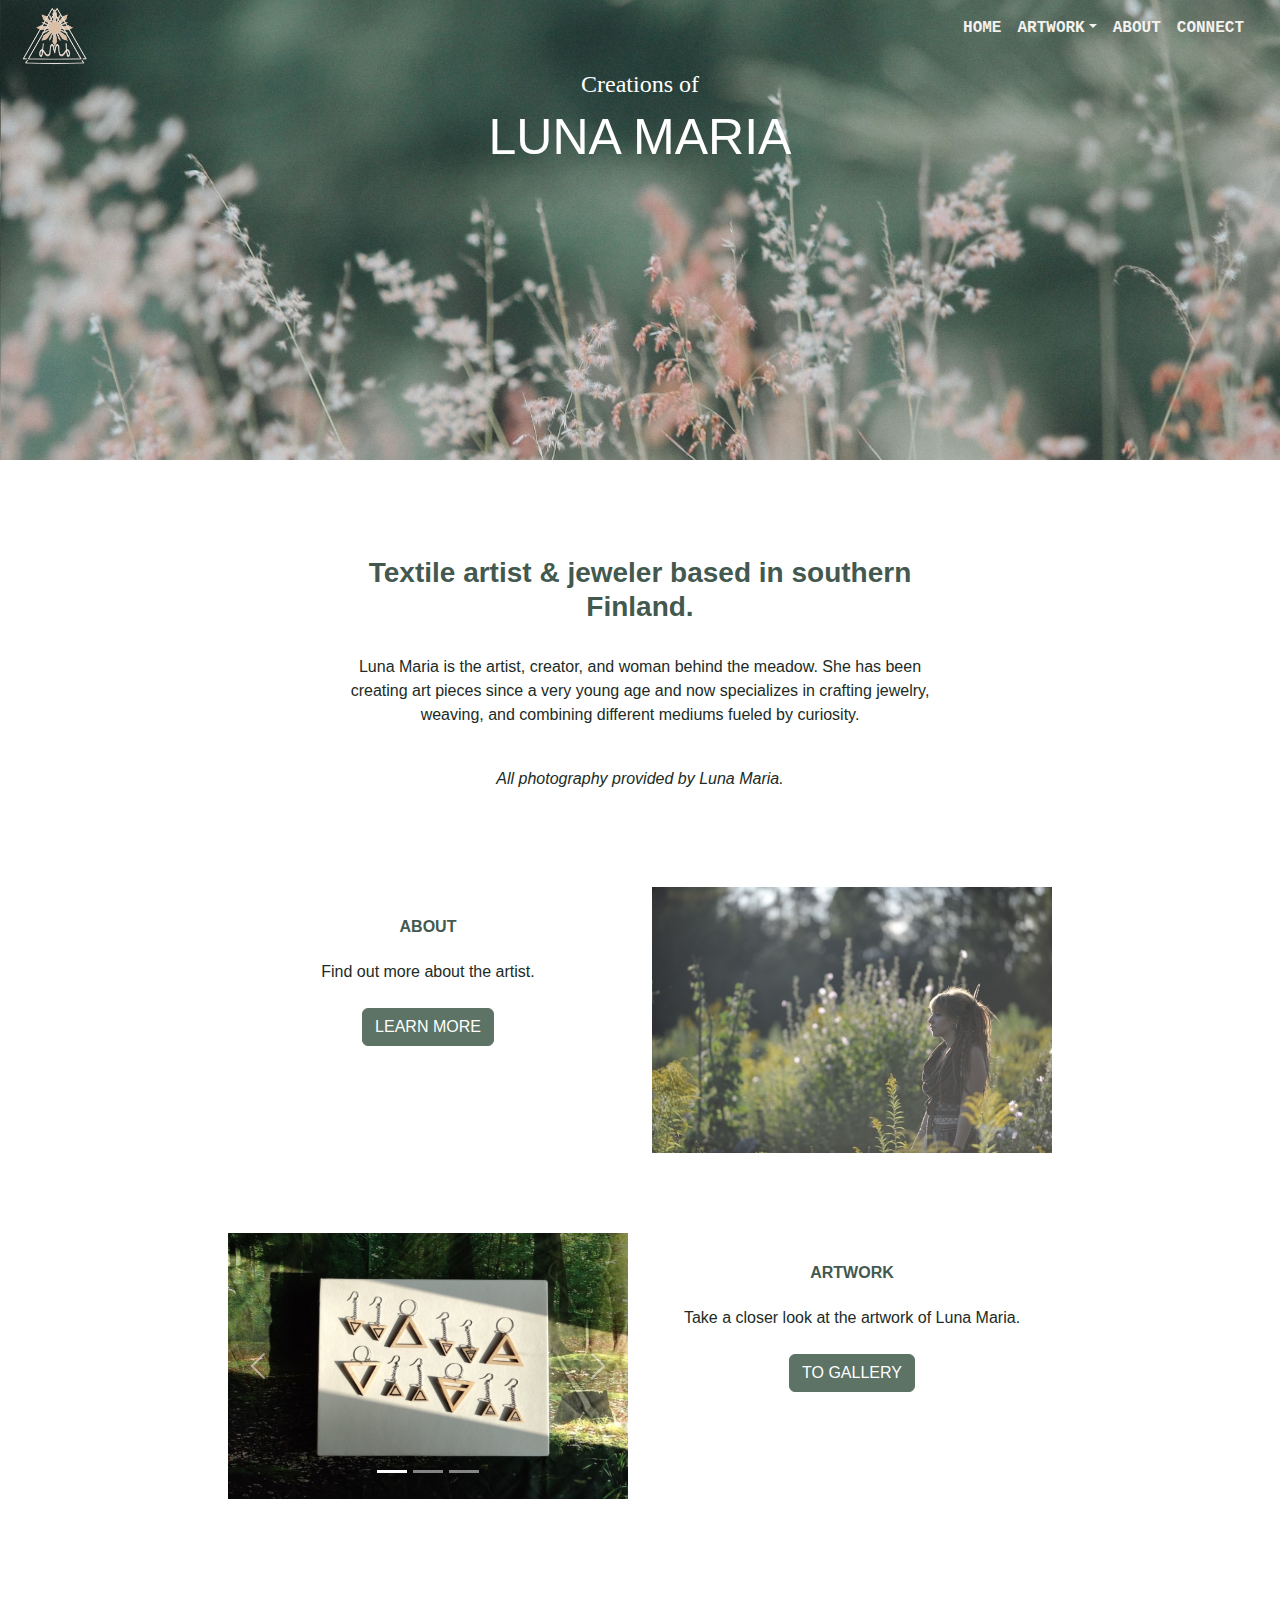
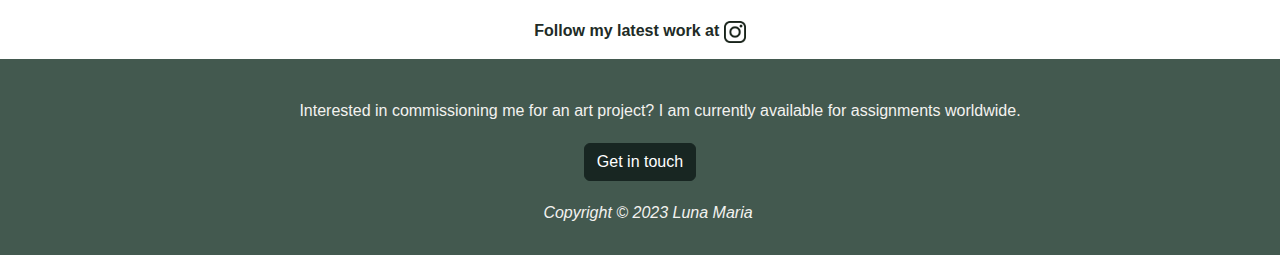
==== index.html @ bfcc423d "Initial summit" ====
<!DOCTYPE html>
<html>
<head>

    <title>Luna Maria - Portfolio</title> 
    <link rel="shortcut icon" href="img/favicon.ico"> 
    <meta charset="UTF-8">
    <meta name="description" content="HTML sivupohja">
    <meta name="author" content="Jenny Puranen">
    <meta name="keywords" content="luna, maria, jewelry, art, portfolio">
    <meta name="viewport" content="width=device-width, initial-scale=1.0">
<!--tärkeät linkit boostrapin muotoiluihin jne-->
    <link href="https://cdn.jsdelivr.net/npm/bootstrap@5.2.3/dist/css/bootstrap.min.css" rel="stylesheet">
    <script src="https://cdn.jsdelivr.net/npm/bootstrap@5.2.3/dist/js/bootstrap.bundle.min.js"></script>
<!--oma css-->
    <link rel="stylesheet" href="css/style.css">

</head>

<body>

<!--header alkaa-->
<div class="container-fluid p-0 text-center">
  <div style="background: url(img/bannerkuva.jpeg)" class="bg-cover text-white">
    <div class="container-fluid">

        <div class="row">
            <div class="col-1">  <img src="img/logo.png" alt="logo" style="width: auto;;height:70px; float: left;"></div>
            <div class="col"></div>
            <div class="col-5">

<!--läpinäkyvä navigointipalkki-->
        <nav class="navbar navbar-expand-sm navbar-dark">
            <div class="container-fluid">
                <a class="navbar-brand" ></a>
              <button class="navbar-toggler" type="button" data-bs-toggle="collapse" data-bs-target="#collapsibleNavbar">
                <span class="navbar-toggler-icon"></span>
              </button>
              <div class="collapse navbar-collapse" id="collapsibleNavbar">
                <ul class="navbar-nav">
                  <li class="nav-item">
                    <a class="nav-link" href="index.html">HOME</a>
                  </li> 
        <!--dropdown valikko navigoinnissa-->        
                  <li class="nav-item dropdown">
                    <a class="nav-link dropdown-toggle" href="#" role="button" data-bs-toggle="dropdown">ARTWORK</a>
                    <ul class="dropdown-menu">
                      <li><a class="dropdown-item" href="artwork.html">CREATION</a></li>
                      <li><a class="dropdown-item" href="gallery.html">GALLERY</a></li>
                    </ul>
                  </li>

                  <li class="nav-item">
                    <a class="nav-link" href="about.html">ABOUT</a>
                  </li>
                  <li class="nav-item">
                    <a class="nav-link" href="connect.html">CONNECT</a>
                  </li>  
                 
                </ul>
              </div>
            </div>
          </nav>
            </div>
        </div> 
<!--navigointi loppuu-->  

<!--otsikko-->
<div class="row otsikko1">
                            <h4>Creations of</h4> </div>
<div class="row otsikko2">  <h1>LUNA MARIA</h1> </div>           
      </div>
  </div>
</div>
<!--header loppuu-->

<!--loin rivin 'väli' jota käytän luomaan tilaa elementtien väliin nopeasti ja helposti-->
<div class="row vali"></div>

<!--tästä alkaa sivun kontentti-->
<div class="container-fluid mt-3" id="kontentti">

    <div class="row vali"></div>

     <div class="row esittely text-center">
        <div class="col-3 d-none d-lg-block"></div>
        <div class="col">
              <h3>Textile artist & jeweler based in southern Finland.</h3><br>
              <p>Luna Maria is the artist, creator, and woman behind the meadow. She has been creating art pieces since a very 
                young age and now specializes in crafting jewelry, weaving, and combining different mediums fueled by curiosity. </p> <br>
                <p><i>All photography provided by Luna Maria.</i></p>
        </div>
        <div class="col-3 d-none d-lg-block"></div> 
    </div>

    <div class="row vali"></div>
    <div class="row vali"></div>

    <div class="row text-center rivi4">
        <div class="col-2 d-none d-lg-block"></div>
        <div class="col-lg-4 col-md-6 col-sm-12 col-xs-12 tekstikentta">
            <h6 class="otsikko3">ABOUT</h6><br>
            <p class="teksti3">Find out more about the artist.</p><br>
            <a href="about.html" class="btn btn-success nappi2">LEARN MORE</a>
        </div>
        <div class="col-lg-4 col-md-6 col-sm-12 col-xs-12">
            <img src="img/luna3.jpeg" class="img-fluid luna3" alt="luna3">
        </div>
        <div class="col-2 d-none d-lg-block"></div>
    </div>

    <div class="row vali"></div>
    <div class="row vali"></div>

    <div class="row text-center rivi4">
        <div class="col-2 d-none d-lg-block"></div>
        <div class="col-lg-4 col-md-6 col-sm-12 col-xs-12">
<!-- karuselli -->
<div id="demo" class="carousel slide" data-bs-ride="carousel">

  <div class="carousel-indicators">
    <button type="button" data-bs-target="#demo" data-bs-slide-to="0" class="active"></button>
    <button type="button" data-bs-target="#demo" data-bs-slide-to="1"></button>
    <button type="button" data-bs-target="#demo" data-bs-slide-to="2"></button>
  </div>
  
  <div class="carousel-inner">
    <div class="carousel-item active">
      <img src="img/image1.jpeg" alt="kuva-korut1" class="d-block image1" style="width:100%"></div>
    <div class="carousel-item">
      <img src="img/image7.jpeg" alt="kuva-korut2" class="d-block image7" style="width:100%"></div>
    <div class="carousel-item">
      <img src="img/image8.jpg" alt="kuva-korut3" class="d-block image8" style="width:100%"></div>
  </div>
  
  <button class="carousel-control-prev" type="button" data-bs-target="#demo" data-bs-slide="prev">
    <span class="carousel-control-prev-icon"></span>
  </button>
  <button class="carousel-control-next" type="button" data-bs-target="#demo" data-bs-slide="next">
    <span class="carousel-control-next-icon"></span>
  </button>
</div>
<!--karuselli loppuu-->

        </div>
        <div class="col-lg-4 col-md-6 col-sm-12 col-xs-12 tekstikentta">
            <h6 class="otsikko3">ARTWORK</h6><br>
            <p class="teksti3">Take a closer look at the artwork of Luna Maria.</p><br>
            <a href="gallery.html" class="btn btn-success nappi2">TO GALLERY</a>
        </div>
        <div class="col-2 d-none d-lg-block"></div>
    </div>

    <div class="row vali"></div>
    <div class="row vali"></div>
    <div class="row vali"></div>

    <div class="row">
      <div class="col-3"></div>
      <div class="col text-center"><p><b>Follow my latest work at</b><a href="https://www.instagram.com/mahtavajenny/" target="_blank" id="thislink">
        <img src="img/instagram.png" class="insta" alt="insta">
      </a></p></div>
      <div class="col-3"></div> 
    </div>

</div>
<!--kontentti loppuu-->



<!--footer-->

<div class="container-fluid" id="footer">
<div class="row text-center">   <p class="footernote1">Interested in commissioning me for an art project? I am currently available for assignments worldwide.</p> </div>

<div class="row text-center"> 
<div class="col-5"></div>
<div class="col-2"><a href="connect.html" class="btn btn-success nappi1">Get in touch</a></div>
<div class="col-5"></div>
<div class="row text-center"><p class="footernote2"><i>Copyright © 2023 Luna Maria</i></p></div>
</div>

</body>

</html>
---- css/style.css ----
body {
    background-color: f3f2ef;
}

/*header ja navigointi säädöt*/
.bg-cover {
    background-size: cover !important;
    height: 460px;
}

.navbar {
    font-family: monospace;
    font-weight: bold;
    justify-content: flex-end!important;
    float: right;
}

.navbar a{
    color: #f3f2ef!important; 
  }

.navbar-dark{
    color-scheme: #f3f2ef;
}

.dropdown-item {
    font-family: monospace;
    font-weight: bold;
    color: #f3f2ef!important; 
}

.dropdown-item:hover {
    background-color: #5D7365 !important;
}


.dropdown-menu {
background-color: #43594F;
}


.otsikko1 {
    padding-top: 130px;
    font-family: "Brush Script MT";
    color: f3f2ef;
}

.otsikko2 {
    padding-bottom: 180px;
    font-family: 'Franklin Gothic Medium', 'Arial Narrow', Arial, sans-serif;
    font-weight: bold;
    color: f3f2ef;
}

h1{
    font-size: 50px;
}

h3 {
    font-family: 'Franklin Gothic Medium', 'Arial Narrow', Arial, sans-serif;
    color: #43594F;
    font-weight: bold;
}

.logo{
    width: auto;
    height: 70px; 
    float: left;
}

/*kontentti yleiset säädöt*/
p {
    font-family: 'Gill Sans', 'Gill Sans MT', Calibri, 'Trebuchet MS', sans-serif;
    color: #212b26;
    font-size: 1em;
    padding-left: 2px;
    padding-right: 2px;
}

.vali{
    height: 40px;
}

/*footer säädöt*/

#footer {
    background-color: #43594F;
}

.footernote1 {
    color: #f3f2ef;
    padding-top: 20px;
    margin: 20px;
    font-size: 1em;
    font-family: Arial, Helvetica, sans-serif;
}

.footernote2 {
    color: #f3f2ef;
    margin: 20px;
    padding-bottom: 10px;
}

.nappi1{
    background-color: #182622!important;
    border-color: #182622!important;
    font-family: 'Franklin Gothic Medium', 'Arial Narrow', Arial, sans-serif;
}

/*index sivun kontentin erillissäädöt*/

.otsikko3 {
    font-family: 'Franklin Gothic Medium', 'Arial Narrow', Arial, sans-serif;
    font-weight: bold;
    color: #43594F;
    margin-top: 30px!important;
    margin-bottom: 0!important;
}

.teksti3 {
    margin-top: 0px!important;
    margin-bottom: 0px!important;

}
.nappi2 {
    background-color: #5D7365!important;
    border-color: #5D7365!important;
    font-family: 'Franklin Gothic Medium', 'Arial Narrow', Arial, sans-serif;  
    margin-bottom: 30px!important;
}

.rivi4 {
    padding: 10px;
}

.luna3 .koru3 .tekstikentta{
width: 600px!important;
height: 399px!important;
padding: 0px;
}

/*karusellin säädöt*/

.image1 .image7 .image8 .carousel .carousel-item {
    width: 600px!important;
    height: 399px!important;
}
.carousel-inner > .item {
    height: 400px;
 }


/*about sivun kontentin erillissäädöt*/

.luna2 {
    padding-top: 15px;
}

/*gallery sivun kontentin erillissäädöt*/
/*css gridin säädöt*/
.gallery {
    display: grid;
    grid-template-columns: repeat(8, 1fr);
    grid-template-rows: repeat(8, 5vw);
    grid-gap: 8px;
}

.galleryimg {
    width: 100%;
    height: 100%;
    object-fit: cover;
}

.gallery-item-1 {
    grid-column-start: 1;
    grid-column-end: 3;
    grid-row-start: 1;
    grid-row-end: 3;
}

.gallery-item-2 {
    grid-column-start: 3;
    grid-column-end: 5;
    grid-row-start: 1;
    grid-row-end: 3;
}

.gallery-item-3 {
    grid-column-start: 5;
    grid-column-end: 9;
    grid-row-start: 1;
    grid-row-end: 6;
}

.gallery-item-4 {
    grid-column-start: 1;
    grid-column-end: 5;
    grid-row-start: 3;
    grid-row-end: 6;
}

.gallery-item-5 {
    grid-column-start: 1;
    grid-column-end: 5;
    grid-row-start: 6;
    grid-row-end: 9;
}

.gallery-item-6 {
    grid-column-start: 5;
    grid-column-end: 9;
    grid-row-start: 6;
    grid-row-end: 9;
}

/*alemman gallerian säädöt*/
.row {
    display: -ms-flexbox; 
    display: flex;
    -ms-flex-wrap: wrap; 
    flex-wrap: wrap;
    padding: 0 4px;
  }
  
  .column {
    -ms-flex: 25%; 
    flex: 25%;
    max-width: 25%;
    padding: 0 4px;
  }
  
  .column img {
    margin-top: 8px;
    vertical-align: middle;
    width: 100%;
  }
  
  @media screen and (max-width: 800px) {
    .column {
      -ms-flex: 50%;
      flex: 50%;
      max-width: 50%;
    }
  }
  
  @media screen and (max-width: 600px) {
    .column {
      -ms-flex: 100%;
      flex: 100%;
      max-width: 100%;
    }
  }

/*artwork/creation sivun kontentin erillissäädöt*/
.insta {
    width: 22px;
    height: 22px;
}

#thislink {
    text-decoration: none;   
}

/*connect sivun kontentin erillissäädöt*/
/*flexboxin säädöt*/

.flex-container-1 {
    display: flex;
    flex-wrap: wrap;
    justify-content: space-around;
    padding: 60px;
    font-family: 'Gill Sans', 'Gill Sans MT', Calibri, 'Trebuchet MS', sans-serif;
    color: #212b26;
    font-size: 1em;
}

.luna4 {
    height: 500px;
    width: auto;
    padding-left: 50px;
    filter: opacity(86%);
}
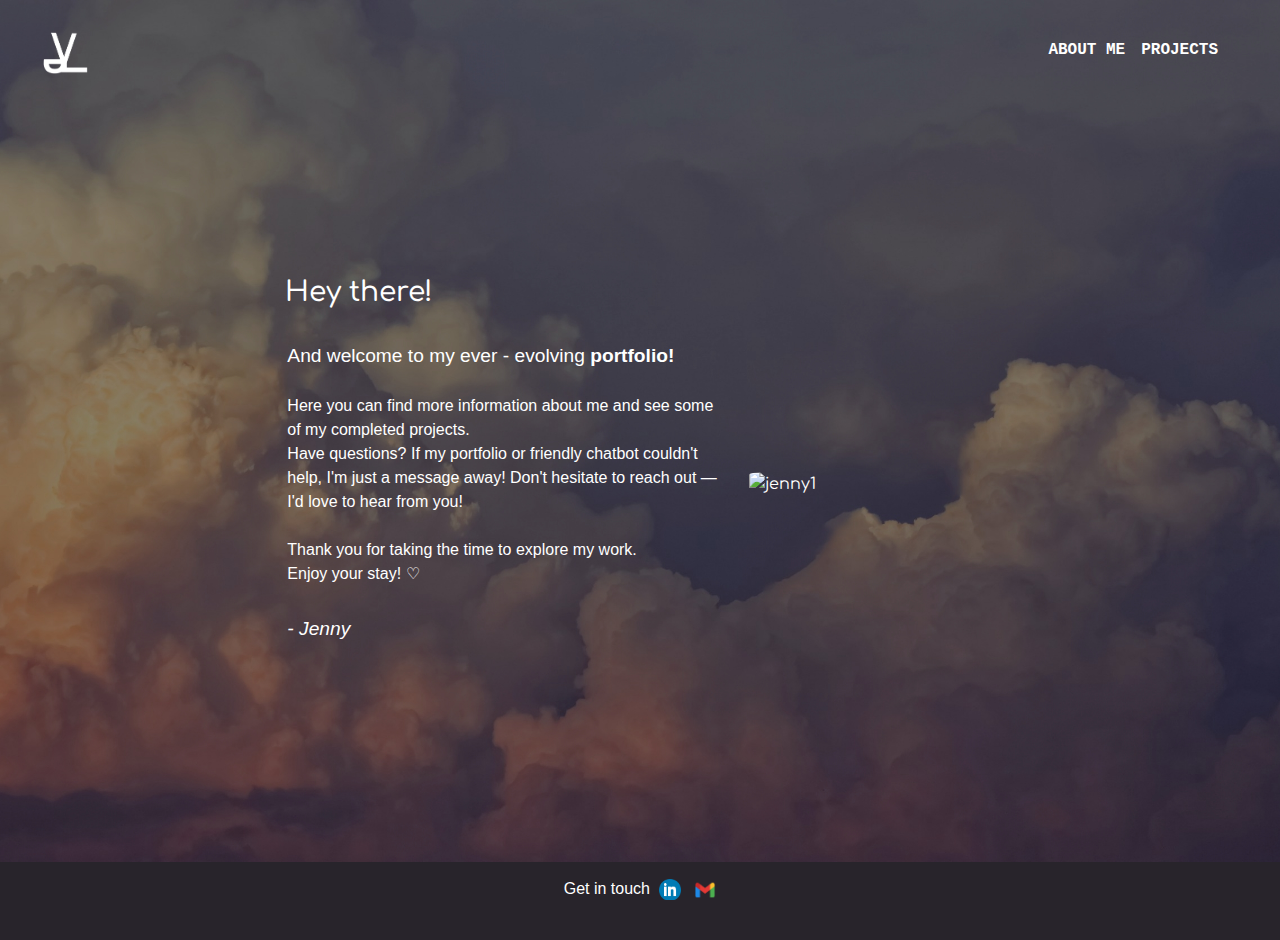
==== commit db06dbb6: "initial commit" ====
--- a/index.html
+++ b/index.html
@@ -1,184 +1,108 @@
 <!DOCTYPE html>
-<html>
+<html lang="en">
+
 <head>
-
-    <title>Luna Maria - Portfolio</title> 
-    <link rel="shortcut icon" href="img/favicon.ico"> 
-    <meta charset="UTF-8">
-    <meta name="description" content="HTML sivupohja">
-    <meta name="author" content="Jenny Puranen">
-    <meta name="keywords" content="luna, maria, jewelry, art, portfolio">
-    <meta name="viewport" content="width=device-width, initial-scale=1.0">
-<!--tärkeät linkit boostrapin muotoiluihin jne-->
-    <link href="https://cdn.jsdelivr.net/npm/bootstrap@5.2.3/dist/css/bootstrap.min.css" rel="stylesheet">
-    <script src="https://cdn.jsdelivr.net/npm/bootstrap@5.2.3/dist/js/bootstrap.bundle.min.js"></script>
-<!--oma css-->
-    <link rel="stylesheet" href="css/style.css">
-
+  <meta charset="UTF-8">
+  <meta name="viewport" content="width=device-width, initial-scale=1.0">
+  <meta name="description" content="HTML sivupohja">
+  <meta name="author" content="Jenny Puranen">
+  <meta name="keywords" content="Jenny, Puranen, junior, coder, developer, portfolio">
+  <title>Jenny Puranen - Portfolio</title>
+  <link rel="shortcut icon" href="img/favicon.ico">
+  <link href="https://cdn.jsdelivr.net/npm/bootstrap@5.2.3/dist/css/bootstrap.min.css" rel="stylesheet">
+  <link rel="stylesheet" href="css/style.css">
+  <link rel="preconnect" href="https://fonts.googleapis.com">
+  <link rel="preconnect" href="https://fonts.gstatic.com" crossorigin>
+  <link
+    href="https://fonts.googleapis.com/css2?family=Comfortaa&family=Fira+Code:wght@300..700&family=Sedgwick+Ave&display=swap"
+    rel="stylesheet">
 </head>
 
-<body>
+<body class="bg-cover text-white d-flex flex-column min-vh-100">
 
-<!--header alkaa-->
-<div class="container-fluid p-0 text-center">
-  <div style="background: url(img/bannerkuva.jpeg)" class="bg-cover text-white">
-    <div class="container-fluid">
+  <!--chatbot-->
+  <script src="https://cdn.botpress.cloud/webchat/v1/inject.js"></script>
+  <script src="https://mediafiles.botpress.cloud/8339b27c-463e-4b5c-ac42-85dc33df070b/webchat/config.js" defer></script>
+
+  <!--header-->
+  <div class="container-fluid p-0 text-center">
+    <div class="text-white">
+      <div class="container-fluid">
 
         <div class="row">
-            <div class="col-1">  <img src="img/logo.png" alt="logo" style="width: auto;;height:70px; float: left;"></div>
-            <div class="col"></div>
-            <div class="col-5">
+          <div class="col-1">
+            <a href="index.html">
+              <img src="img/logo.png" alt="logo" id="logo"></a>
+          </div>
+          <div class="col"></div>
+          <div class="col-5">
+            <!--hamburger navigation-->
+            <nav class="navbar navbar-expand-sm navbar-dark">
+              <div class="container-fluid">
+                <a class="navbar-brand"></a>
+                <button class="navbar-toggler" type="button" data-bs-toggle="collapse"
+                  data-bs-target="#collapsibleNavbar">
+                  <span class="navbar-toggler-icon"></span>
+                </button>
+                <div class="collapse navbar-collapse" id="collapsibleNavbar">
+                  <ul class="navbar-nav">
+                    <li class="nav-item">
+                      <a class="nav-link" href="about.html">ABOUT ME</a>
+                    </li>
+                    <li class="nav-item">
+                      <a class="nav-link" href="project.html">PROJECTS</a>
+                    </li>
+                  </ul>
+                </div>
+              </div>
+            </nav>
+          </div>
+        </div>
+      </div>
+    </div>
+  </div>
 
-<!--läpinäkyvä navigointipalkki-->
-        <nav class="navbar navbar-expand-sm navbar-dark">
-            <div class="container-fluid">
-                <a class="navbar-brand" ></a>
-              <button class="navbar-toggler" type="button" data-bs-toggle="collapse" data-bs-target="#collapsibleNavbar">
-                <span class="navbar-toggler-icon"></span>
-              </button>
-              <div class="collapse navbar-collapse" id="collapsibleNavbar">
-                <ul class="navbar-nav">
-                  <li class="nav-item">
-                    <a class="nav-link" href="index.html">HOME</a>
-                  </li> 
-        <!--dropdown valikko navigoinnissa-->        
-                  <li class="nav-item dropdown">
-                    <a class="nav-link dropdown-toggle" href="#" role="button" data-bs-toggle="dropdown">ARTWORK</a>
-                    <ul class="dropdown-menu">
-                      <li><a class="dropdown-item" href="artwork.html">CREATION</a></li>
-                      <li><a class="dropdown-item" href="gallery.html">GALLERY</a></li>
-                    </ul>
-                  </li>
-
-                  <li class="nav-item">
-                    <a class="nav-link" href="about.html">ABOUT</a>
-                  </li>
-                  <li class="nav-item">
-                    <a class="nav-link" href="connect.html">CONNECT</a>
-                  </li>  
-                 
-                </ul>
-              </div>
-            </div>
-          </nav>
-            </div>
-        </div> 
-<!--navigointi loppuu-->  
-
-<!--otsikko-->
-<div class="row otsikko1">
-                            <h4>Creations of</h4> </div>
-<div class="row otsikko2">  <h1>LUNA MARIA</h1> </div>           
+  <!--content-->
+  <main class="flex-fill d-flex align-items-center">
+    <div class="container text-white">
+      <div class="row space"></div>
+      <div class="row justify-content-center align-items-center rivi4">
+        <div class="col-lg-5 col-md-6 col-sm-12 d-flex flex-column justify-content-center tekstikentta">
+          <h3 class="h3">Hey there! </h3><br>
+          <p class="teksti1">And welcome to my ever - evolving <b>portfolio!</b></p><br>
+          <p class="teksti3">Here you can find more information about me and see some of my completed projects.
+            <br>Have questions? If my portfolio or friendly chatbot couldn't help, I'm just
+            a message away! Don't hesitate to reach out — I'd love to hear from you!
+            <br><br>Thank you for taking the time to explore my work. <br> Enjoy your stay! ♡
+          </p>
+          <p class="teksti4"><br><i>- Jenny</i>
+          </p>
+          <br><br>
+        </div>
+        <div class="col-lg-3 col-md-6 col-sm-12 d-flex justify-content-center align-items-center">
+          <img src="img/jenny.png" class="jenny1" alt="jenny1">
+        </div>
       </div>
-  </div>
-</div>
-<!--header loppuu-->
-
-<!--loin rivin 'väli' jota käytän luomaan tilaa elementtien väliin nopeasti ja helposti-->
-<div class="row vali"></div>
-
-<!--tästä alkaa sivun kontentti-->
-<div class="container-fluid mt-3" id="kontentti">
-
-    <div class="row vali"></div>
-
-     <div class="row esittely text-center">
-        <div class="col-3 d-none d-lg-block"></div>
-        <div class="col">
-              <h3>Textile artist & jeweler based in southern Finland.</h3><br>
-              <p>Luna Maria is the artist, creator, and woman behind the meadow. She has been creating art pieces since a very 
-                young age and now specializes in crafting jewelry, weaving, and combining different mediums fueled by curiosity. </p> <br>
-                <p><i>All photography provided by Luna Maria.</i></p>
-        </div>
-        <div class="col-3 d-none d-lg-block"></div> 
+      <div class="row space"></div>
     </div>
-
-    <div class="row vali"></div>
-    <div class="row vali"></div>
-
-    <div class="row text-center rivi4">
-        <div class="col-2 d-none d-lg-block"></div>
-        <div class="col-lg-4 col-md-6 col-sm-12 col-xs-12 tekstikentta">
-            <h6 class="otsikko3">ABOUT</h6><br>
-            <p class="teksti3">Find out more about the artist.</p><br>
-            <a href="about.html" class="btn btn-success nappi2">LEARN MORE</a>
-        </div>
-        <div class="col-lg-4 col-md-6 col-sm-12 col-xs-12">
-            <img src="img/luna3.jpeg" class="img-fluid luna3" alt="luna3">
-        </div>
-        <div class="col-2 d-none d-lg-block"></div>
-    </div>
-
-    <div class="row vali"></div>
-    <div class="row vali"></div>
-
-    <div class="row text-center rivi4">
-        <div class="col-2 d-none d-lg-block"></div>
-        <div class="col-lg-4 col-md-6 col-sm-12 col-xs-12">
-<!-- karuselli -->
-<div id="demo" class="carousel slide" data-bs-ride="carousel">
-
-  <div class="carousel-indicators">
-    <button type="button" data-bs-target="#demo" data-bs-slide-to="0" class="active"></button>
-    <button type="button" data-bs-target="#demo" data-bs-slide-to="1"></button>
-    <button type="button" data-bs-target="#demo" data-bs-slide-to="2"></button>
-  </div>
-  
-  <div class="carousel-inner">
-    <div class="carousel-item active">
-      <img src="img/image1.jpeg" alt="kuva-korut1" class="d-block image1" style="width:100%"></div>
-    <div class="carousel-item">
-      <img src="img/image7.jpeg" alt="kuva-korut2" class="d-block image7" style="width:100%"></div>
-    <div class="carousel-item">
-      <img src="img/image8.jpg" alt="kuva-korut3" class="d-block image8" style="width:100%"></div>
-  </div>
-  
-  <button class="carousel-control-prev" type="button" data-bs-target="#demo" data-bs-slide="prev">
-    <span class="carousel-control-prev-icon"></span>
-  </button>
-  <button class="carousel-control-next" type="button" data-bs-target="#demo" data-bs-slide="next">
-    <span class="carousel-control-next-icon"></span>
-  </button>
-</div>
-<!--karuselli loppuu-->
-
-        </div>
-        <div class="col-lg-4 col-md-6 col-sm-12 col-xs-12 tekstikentta">
-            <h6 class="otsikko3">ARTWORK</h6><br>
-            <p class="teksti3">Take a closer look at the artwork of Luna Maria.</p><br>
-            <a href="gallery.html" class="btn btn-success nappi2">TO GALLERY</a>
-        </div>
-        <div class="col-2 d-none d-lg-block"></div>
-    </div>
-
-    <div class="row vali"></div>
-    <div class="row vali"></div>
-    <div class="row vali"></div>
-
-    <div class="row">
-      <div class="col-3"></div>
-      <div class="col text-center"><p><b>Follow my latest work at</b><a href="https://www.instagram.com/mahtavajenny/" target="_blank" id="thislink">
-        <img src="img/instagram.png" class="insta" alt="insta">
-      </a></p></div>
-      <div class="col-3"></div> 
-    </div>
-
-</div>
-<!--kontentti loppuu-->
+  </main>
 
 
 
-<!--footer-->
-
-<div class="container-fluid" id="footer">
-<div class="row text-center">   <p class="footernote1">Interested in commissioning me for an art project? I am currently available for assignments worldwide.</p> </div>
-
-<div class="row text-center"> 
-<div class="col-5"></div>
-<div class="col-2"><a href="connect.html" class="btn btn-success nappi1">Get in touch</a></div>
-<div class="col-5"></div>
-<div class="row text-center"><p class="footernote2"><i>Copyright © 2023 Luna Maria</i></p></div>
-</div>
+  <!--footer-->
+  <footer class="text-white text-center p-3" id="footer">
+    <div class="col text-center footernote1">
+      <p>Get in touch&nbsp;
+        <a href="https://www.linkedin.com/in/jenny-puranen/" target="_blank" id="thislink1">
+          <img src="img/linkedin.png" class="linkedin" alt="linkedin">
+        </a> &nbsp;
+        <a href="mailto:puranenjenny@gmail.com" target="_blank" id="thislink2">
+          <img src="img/gmail.png" class="gmail" alt="gmail">
+        </a>
+      </p>
+    </div>
+    <p class="footernote2"><i>Copyright © Jenny Puranen</i></p>
+  </footer>
 
 </body>
 
--- a/css/style.css
+++ b/css/style.css
@@ -1,282 +1,390 @@
+/* colors */
+
+:root {
+  --color-primary: #28242b;
+  --color-secondary: #504F59;
+  --color-light: #F2EAE4;
+  --color-accent: #D9CCC5;
+  --color-bg: #001118;
+  --color-font-light: #ffffff;
+  --color-font-dark: #ffffff;
+}
+
+/* general */
+
+html,
 body {
-    background-color: f3f2ef;
-}
-
-/*header ja navigointi säädöt*/
-.bg-cover {
-    background-size: cover !important;
-    height: 460px;
+  height: 100%;
+  margin: 0;
+  overflow-x: hidden;
+}
+
+body {
+  background-image: url('../img/bannerkuva.jpg'); /*img from Unsplash by Łukasz Łada (@lukaszlada)*/
+  background-color: var(--color-primary);
+  color: var(--color-font-light);
+  background-attachment: fixed;
+  background-size: cover;
+  background-repeat: no-repeat;
+  display: flex;
+  flex-direction: column;
+  min-height: 100vh;
+  font-family: Comfortaa, sans-serif;
+}
+
+main {
+  flex: 1;
+  display: flex;
+  flex-direction: column;
+  justify-content: center;
+}
+
+.space {
+  height: 150px;
+}
+
+.space2 {
+  height: 60px;
+}
+
+.nappi {
+  background-color: transparent !important;
+  font-family: 'Franklin Gothic Medium', 'Arial Narrow', Arial, sans-serif;
+  color: var(--color-font-light);
+  border: none;
+  text-align: center;
+}
+
+/* header and navigation */
+
+#navbarselection {
+  padding: 10px;
+  height: fit-content;
+}
+
+#logo {
+  width: auto;
+  height: 50px !important;
+  float: left;
+  margin: 8px;
 }
 
 .navbar {
-    font-family: monospace;
-    font-weight: bold;
-    justify-content: flex-end!important;
-    float: right;
-}
-
-.navbar a{
-    color: #f3f2ef!important; 
+  font-family: monospace;
+  font-weight: bold;
+  justify-content: flex-end !important;
+  float: right;
+  padding: 10px;
+}
+
+.navbar a {
+  color: var(--color-font-light) !important;
+}
+
+.comfortaa-regular {
+  font-family: "Comfortaa", sans-serif;
+  font-optical-sizing: auto;
+  font-weight: 400;
+  font-style: normal;
+}
+
+.fira-code-regular {
+  font-family: "Fira Code", monospace;
+  font-optical-sizing: auto;
+  font-weight: 400;
+  font-style: normal;
+}
+
+p {
+  font-family: 'Gill Sans', 'Gill Sans MT', Calibri, 'Trebuchet MS', sans-serif;
+  color: var(--color-font-dark);
+  font-size: 1em;
+  padding-left: 2px;
+  padding-right: 2px;
+}
+
+.otsikko1 {
+  padding-top: 130px;
+  font-family: Comfortaa, sans-serif;
+  color: var(--color-font-light);
+}
+
+.otsikko2 {
+  padding-bottom: 180px;
+  font-family: Comfortaa, sans-serif;
+  font-weight: bold;
+  color: var(--color-font-light);
+}
+
+.otsikko3 {
+  font-family: Comfortaa, sans-serif;
+  font-weight: bold;
+  margin-top: 30px !important;
+  margin-bottom: 0 !important;
+}
+
+.teksti1 {
+  color: var(--color-font-dark);
+  font-size: 1.2em;
+  margin-top: 0px !important;
+  margin-bottom: 0px !important;
+}
+
+.teksti3 {
+  margin-top: 0px !important;
+  margin-bottom: 0px !important;
+}
+
+.teksti4 {
+  margin-top: 0px !important;
+  margin-bottom: 0px !important;
+  font-size: 1.2em;
+}
+
+h1 {
+  font-size: 50px;
+  font-family: Comfortaa, sans-serif;
+  color: var(--color-font-dark);
+}
+
+
+
+/* footer */
+#footer {
+  background-color: #28242b;
+  padding: 10px 0 !important;
+}
+
+.footernote1,
+.footernote2 {
+  margin-top: 5px;
+  font-size: 1em;
+  color: var(--color-font-light);
+}
+
+.footernote2 {
+  font-size: 0.8em;
+}
+
+#footer p {
+  margin-bottom: 5px;
+}
+
+.linkedin,
+.insta,
+.gmail {
+  width: 22px;
+  height: 22px;
+}
+
+a {
+  text-decoration: none;
+  color: #ffffff;
+}
+
+a:hover {
+  color: #ffffff;
+  text-decoration: underline;
+}
+
+/* index page */
+
+.jenny1 {
+  width: 240px;
+  height: auto;
+  border-radius: 10%;
+  display: block;
+  margin: 0 auto;
+}
+
+/* projects page */
+.projects {
+  padding-left: 20px;
+}
+
+.row,
+.row>.column {
+  padding: 20px;
+}
+
+.row>.column2 {
+  padding: 20px;
+}
+
+.row>.column3 {
+  padding: 20px;
+}
+
+.column {
+  float: left;
+  width: 25%;
+}
+
+.column2 {
+  float: left;
+  width: 50%;
+}
+
+
+.row:after {
+  content: "";
+  display: table;
+  clear: both;
+}
+
+.portfoliocontent {
+  background-color: #3d3542;
+  max-width: 300px;
+  padding: 10px;
+}
+
+.portfoliocontent2 {
+  background-color: #3d3542;
+  max-width: 600px;
+  padding: 10px;
+}
+
+
+
+.portfoliocontent h4 {
+  line-height: 26px;
+  font-size: 20px;
+  color: #ffffff;
+  margin-bottom: 10px;
+  margin-top: -8px;
+}
+
+.portfoliocontent p, .portfoliocontent2 p, .portfoliocontent3 p {
+  margin-bottom: 0;
+}
+
+.portfoliocontent img {
+  width: 100px;
+  height: auto;
+}
+
+
+.carousel-item img {
+  transform: none !important;
+}
+
+.carousel-item img {
+  transition: none !important;
+}
+
+
+@media screen and (max-width: 900px) {
+  .column {
+    width: 50%;
   }
-
-.navbar-dark{
-    color-scheme: #f3f2ef;
-}
-
-.dropdown-item {
-    font-family: monospace;
-    font-weight: bold;
-    color: #f3f2ef!important; 
-}
-
-.dropdown-item:hover {
-    background-color: #5D7365 !important;
-}
-
-
-.dropdown-menu {
-background-color: #43594F;
-}
-
-
-.otsikko1 {
-    padding-top: 130px;
-    font-family: "Brush Script MT";
-    color: f3f2ef;
-}
-
-.otsikko2 {
-    padding-bottom: 180px;
-    font-family: 'Franklin Gothic Medium', 'Arial Narrow', Arial, sans-serif;
-    font-weight: bold;
-    color: f3f2ef;
-}
-
-h1{
-    font-size: 50px;
-}
-
-h3 {
-    font-family: 'Franklin Gothic Medium', 'Arial Narrow', Arial, sans-serif;
-    color: #43594F;
-    font-weight: bold;
-}
-
-.logo{
-    width: auto;
-    height: 70px; 
-    float: left;
-}
-
-/*kontentti yleiset säädöt*/
-p {
-    font-family: 'Gill Sans', 'Gill Sans MT', Calibri, 'Trebuchet MS', sans-serif;
-    color: #212b26;
-    font-size: 1em;
-    padding-left: 2px;
-    padding-right: 2px;
-}
-
-.vali{
-    height: 40px;
-}
-
-/*footer säädöt*/
-
-#footer {
-    background-color: #43594F;
-}
-
-.footernote1 {
-    color: #f3f2ef;
-    padding-top: 20px;
-    margin: 20px;
-    font-size: 1em;
-    font-family: Arial, Helvetica, sans-serif;
-}
-
-.footernote2 {
-    color: #f3f2ef;
-    margin: 20px;
-    padding-bottom: 10px;
-}
-
-.nappi1{
-    background-color: #182622!important;
-    border-color: #182622!important;
-    font-family: 'Franklin Gothic Medium', 'Arial Narrow', Arial, sans-serif;
-}
-
-/*index sivun kontentin erillissäädöt*/
-
-.otsikko3 {
-    font-family: 'Franklin Gothic Medium', 'Arial Narrow', Arial, sans-serif;
-    font-weight: bold;
-    color: #43594F;
-    margin-top: 30px!important;
-    margin-bottom: 0!important;
-}
-
-.teksti3 {
-    margin-top: 0px!important;
-    margin-bottom: 0px!important;
-
-}
-.nappi2 {
-    background-color: #5D7365!important;
-    border-color: #5D7365!important;
-    font-family: 'Franklin Gothic Medium', 'Arial Narrow', Arial, sans-serif;  
-    margin-bottom: 30px!important;
-}
-
-.rivi4 {
-    padding: 10px;
-}
-
-.luna3 .koru3 .tekstikentta{
-width: 600px!important;
-height: 399px!important;
-padding: 0px;
-}
-
-/*karusellin säädöt*/
-
-.image1 .image7 .image8 .carousel .carousel-item {
-    width: 600px!important;
-    height: 399px!important;
-}
-.carousel-inner > .item {
-    height: 400px;
- }
-
-
-/*about sivun kontentin erillissäädöt*/
-
-.luna2 {
-    padding-top: 15px;
-}
-
-/*gallery sivun kontentin erillissäädöt*/
-/*css gridin säädöt*/
-.gallery {
-    display: grid;
-    grid-template-columns: repeat(8, 1fr);
-    grid-template-rows: repeat(8, 5vw);
-    grid-gap: 8px;
-}
-
-.galleryimg {
-    width: 100%;
-    height: 100%;
-    object-fit: cover;
-}
-
-.gallery-item-1 {
-    grid-column-start: 1;
-    grid-column-end: 3;
-    grid-row-start: 1;
-    grid-row-end: 3;
-}
-
-.gallery-item-2 {
-    grid-column-start: 3;
-    grid-column-end: 5;
-    grid-row-start: 1;
-    grid-row-end: 3;
-}
-
-.gallery-item-3 {
-    grid-column-start: 5;
-    grid-column-end: 9;
-    grid-row-start: 1;
-    grid-row-end: 6;
-}
-
-.gallery-item-4 {
-    grid-column-start: 1;
-    grid-column-end: 5;
-    grid-row-start: 3;
-    grid-row-end: 6;
-}
-
-.gallery-item-5 {
-    grid-column-start: 1;
-    grid-column-end: 5;
-    grid-row-start: 6;
-    grid-row-end: 9;
-}
-
-.gallery-item-6 {
-    grid-column-start: 5;
-    grid-column-end: 9;
-    grid-row-start: 6;
-    grid-row-end: 9;
-}
-
-/*alemman gallerian säädöt*/
-.row {
-    display: -ms-flexbox; 
-    display: flex;
-    -ms-flex-wrap: wrap; 
-    flex-wrap: wrap;
-    padding: 0 4px;
-  }
-  
+}
+
+@media screen and (max-width: 600px) {
   .column {
-    -ms-flex: 25%; 
-    flex: 25%;
-    max-width: 25%;
-    padding: 0 4px;
-  }
-  
-  .column img {
-    margin-top: 8px;
-    vertical-align: middle;
     width: 100%;
   }
-  
-  @media screen and (max-width: 800px) {
-    .column {
-      -ms-flex: 50%;
-      flex: 50%;
-      max-width: 50%;
-    }
+}
+
+
+@media screen and (max-width: 900px) {
+  .column2 {
+    width: 73%;
   }
-  
-  @media screen and (max-width: 600px) {
-    .column {
-      -ms-flex: 100%;
-      flex: 100%;
-      max-width: 100%;
-    }
+}
+
+@media screen and (max-width: 600px) {
+  .column2 {
+    width: 73%;
   }
-
-/*artwork/creation sivun kontentin erillissäädöt*/
-.insta {
-    width: 22px;
-    height: 22px;
-}
-
-#thislink {
-    text-decoration: none;   
-}
-
-/*connect sivun kontentin erillissäädöt*/
-/*flexboxin säädöt*/
-
-.flex-container-1 {
-    display: flex;
-    flex-wrap: wrap;
-    justify-content: space-around;
-    padding: 60px;
-    font-family: 'Gill Sans', 'Gill Sans MT', Calibri, 'Trebuchet MS', sans-serif;
-    color: #212b26;
-    font-size: 1em;
-}
-
-.luna4 {
-    height: 500px;
-    width: auto;
-    padding-left: 50px;
-    filter: opacity(86%);
+}
+
+/* about me page */
+
+.about-me{
+  padding-left: 20px;
+}
+
+.cv .cv-item {
+  padding: 0 0 4px 20px;
+  border-left: 2px solid #CCC1BF;
+  position: relative;
+}
+
+.cv .cv-item h3 {
+  line-height: 18px;
+  font-size: px;
+  color: #ffffff;
+  margin-bottom: 0px;
+}
+
+.pp {
+  color: #ffffff;
+  margin-bottom: 0px;
+}
+
+.cv-title {
+  font-size: 20px;
+  font-weight: 700;
+  color: #ffffff;
+  margin-bottom: 16px;
+  margin-top: 30px;
+}
+
+.cv .cv-item h4 {
+  line-height: 26px;
+  font-size: 16px;
+  color: #ffffff;
+  margin-bottom: 0px;
+}
+
+.cv-item h5 {
+  font-size: 16px;
+  background: #eef0f2;
+  padding: 5px 20px;
+  display: inline-block;
+  font-weight: 600;
+  margin-bottom: 0px;
+}
+
+.cv-item ul {
+  padding-left: 20px;
+}
+
+.cv-item:last-child {
+  padding-bottom: 0;
+  margin-bottom: 0;
+}
+
+.cv-item:last-of-type {
+  padding-bottom: 0;
+  margin-bottom: 0;
+}
+
+.cv .cv-item::before {
+  content: "";
+  position: absolute;
+  width: 10px;
+  height: 10px;
+  border-radius: 30px;
+  left: -6px;
+  top: 7px;
+  background: #fff;
+}
+
+.linkki {
+  color: #ffffff;
+  text-decoration: none;
+}
+
+.linkki:hover {
+  color: #ffffff;
+  text-decoration: underline;
+}
+
+.skills {
+  margin-left: 6px !important;
+}
+
+.skill-item {
+  width: 90%;
 }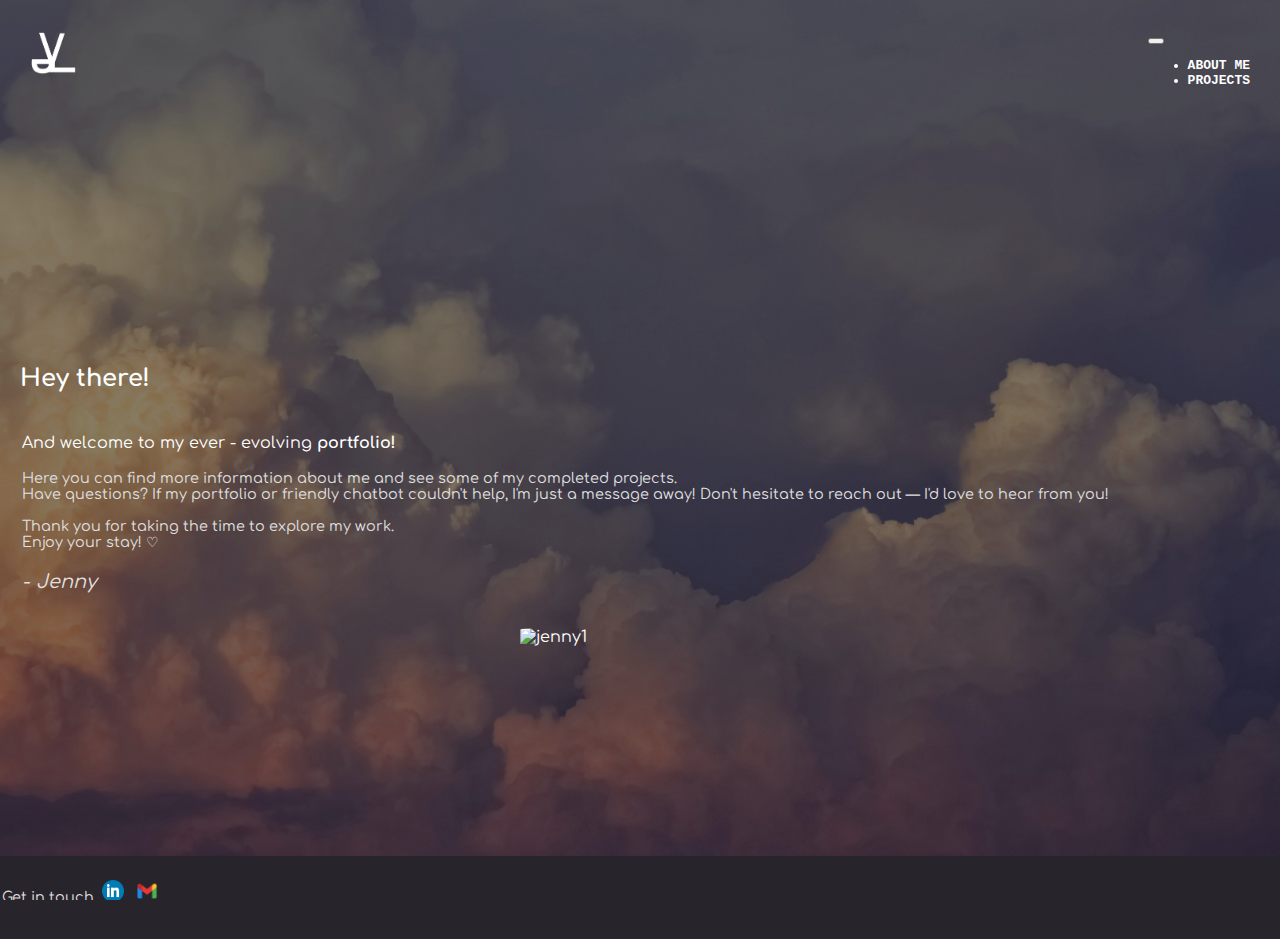
==== commit d08ec8c2: "scroll test and ui updates" ====
--- a/index.html
+++ b/index.html
@@ -4,12 +4,13 @@
 <head>
   <meta charset="UTF-8">
   <meta name="viewport" content="width=device-width, initial-scale=1.0">
-  <meta name="description" content="HTML sivupohja">
+  <meta name="description" content="Jenny Puranen Portfolio">
   <meta name="author" content="Jenny Puranen">
   <meta name="keywords" content="Jenny, Puranen, junior, coder, developer, portfolio">
   <title>Jenny Puranen - Portfolio</title>
   <link rel="shortcut icon" href="img/favicon.ico">
-  <link href="https://cdn.jsdelivr.net/npm/bootstrap@5.2.3/dist/css/bootstrap.min.css" rel="stylesheet">
+  <link href="https://cdn.jsdelivr.net/npm/bootstrap@5.0.2/dist/css/bootstrap.min.css" rel="stylesheet"
+    integrity="sha384-EVSTQN3/azprG1Anm3QDgpJLIm9Nao0Yz1ztcQTwFspd3yD65VohhpuuCOmLASjC" crossorigin="anonymous">
   <link rel="stylesheet" href="css/style.css">
   <link rel="preconnect" href="https://fonts.googleapis.com">
   <link rel="preconnect" href="https://fonts.gstatic.com" crossorigin>
@@ -62,6 +63,7 @@
     </div>
   </div>
 
+<div id="content">
   <!--content-->
   <main class="flex-fill d-flex align-items-center">
     <div class="container text-white">
@@ -85,9 +87,11 @@
       </div>
       <div class="row space"></div>
     </div>
+
   </main>
 
 
+</div>
 
   <!--footer-->
   <footer class="text-white text-center p-3" id="footer">
@@ -101,9 +105,84 @@
         </a>
       </p>
     </div>
-    <p class="footernote2"><i>Copyright © Jenny Puranen</i></p>
+    <p class="footernote2"><i>Jenny Puranen © 2025</i></p>
   </footer>
 
+  <!-- Bootstrap JS Bundle with Popper -->
+  <script src="https://cdn.jsdelivr.net/npm/bootstrap@5.0.2/dist/js/bootstrap.bundle.min.js"
+    integrity="sha384-MrcW6ZMFYlzcLA8Nl+NtUVF0sA7MsXsP1UyJoMp4YLEuNSfAP+JcXn/tWtIaxVXM"
+    crossorigin="anonymous"></script>
+
+  <!--scroll
+  <script>
+    let pages = ["about.html", "project.html"];
+    let pageIndex = 0;
+    let isLoading = false;
+    let loadedSections = [{ main: document.querySelector("main"), url: "index.html" }];
+
+    document.addEventListener("scroll", () => {
+        let scrollPosition = window.scrollY + window.innerHeight;
+        let documentHeight = document.documentElement.scrollHeight;
+
+        if (!isLoading && scrollPosition >= documentHeight - 100) {
+            isLoading = true;
+            setTimeout(loadNextPage, 10);
+        }
+
+        updateURLOnScroll();
+    }, { capture: true });
+
+    function loadNextPage() {
+        if (pageIndex >= pages.length) return;
+        let nextPage = pages[pageIndex];
+        pageIndex++;
+
+        fetch(nextPage)
+            .then(response => response.text())
+            .then(html => {
+                let parser = new DOMParser();
+                let doc = parser.parseFromString(html, "text/html");
+                let mainContent = doc.querySelector("main");
+                let footerContent = doc.querySelector("footer");
+
+                if (mainContent) {
+                    document.body.appendChild(mainContent);
+                    loadedSections.push({ main: mainContent, url: nextPage });
+                    console.log(`${nextPage} - main added.`);
+                } else {
+                    console.error("Main-tag not found", nextPage);
+                }
+
+                if (footerContent) {
+                    document.body.appendChild(footerContent);
+                    console.log(`${nextPage} - footer added`);
+                } else {
+                    console.warn(`No footer: ${nextPage}`);
+                }
+
+                isLoading = false;
+            })
+            .catch(error => {
+                console.error("Error loading:", error);
+                isLoading = false;
+            });
+    }
+
+    function updateURLOnScroll() {
+        for (let section of loadedSections) {
+            let rect = section.main.getBoundingClientRect();
+            if (rect.top <= 50 && rect.bottom > 50) {
+                history.replaceState(null, "", section.url);
+                console.log(`URL updated: ${section.url}`);
+                break;
+            }
+        }
+    }
+</script>-->
+
+
+
+  
 </body>
 
 </html>--- a/css/style.css
+++ b/css/style.css
@@ -1,16 +1,15 @@
+@import url('https://fonts.googleapis.com/css2?family=Poppins:ital,wght@0,100;0,200;0,300;0,400;0,500;0,600;0,700;0,800;0,900;1,100;1,200;1,300;1,400;1,500;1,600;1,700;1,800;1,900&display=swap');
+@import url('https://fonts.googleapis.com/css2?family=Comfortaa:wght@300;400;500;600;700&display=swap');
+
 /* colors */
 
 :root {
   --color-primary: #28242b;
-  --color-secondary: #504F59;
-  --color-light: #F2EAE4;
-  --color-accent: #D9CCC5;
-  --color-bg: #001118;
   --color-font-light: #ffffff;
-  --color-font-dark: #ffffff;
 }
 
 /* general */
+
 
 html,
 body {
@@ -18,6 +17,7 @@
   margin: 0;
   overflow-x: hidden;
 }
+
 
 body {
   background-image: url('../img/bannerkuva.jpg'); /*img from Unsplash by Łukasz Łada (@lukaszlada)*/
@@ -29,7 +29,7 @@
   display: flex;
   flex-direction: column;
   min-height: 100vh;
-  font-family: Comfortaa, sans-serif;
+  font-family: "Comfortaa", sans-serif;
 }
 
 main {
@@ -47,13 +47,13 @@
   height: 60px;
 }
 
-.nappi {
+/* .nappi {
   background-color: transparent !important;
   font-family: 'Franklin Gothic Medium', 'Arial Narrow', Arial, sans-serif;
   color: var(--color-font-light);
   border: none;
   text-align: center;
-}
+}  */
 
 /* header and navigation */
 
@@ -81,6 +81,10 @@
   color: var(--color-font-light) !important;
 }
 
+.navbar a:hover {  
+  transform: scale(1.10); 
+}
+
 .comfortaa-regular {
   font-family: "Comfortaa", sans-serif;
   font-optical-sizing: auto;
@@ -88,44 +92,24 @@
   font-style: normal;
 }
 
-.fira-code-regular {
-  font-family: "Fira Code", monospace;
-  font-optical-sizing: auto;
-  font-weight: 400;
-  font-style: normal;
-}
-
 p {
-  font-family: 'Gill Sans', 'Gill Sans MT', Calibri, 'Trebuchet MS', sans-serif;
-  color: var(--color-font-dark);
-  font-size: 1em;
+  font-family: "Comfortaa", sans-serif;
+  color: var(--color-font-light);
+  font-size: 0.9em;
   padding-left: 2px;
   padding-right: 2px;
-}
-
-.otsikko1 {
-  padding-top: 130px;
-  font-family: Comfortaa, sans-serif;
-  color: var(--color-font-light);
-}
-
-.otsikko2 {
-  padding-bottom: 180px;
-  font-family: Comfortaa, sans-serif;
-  font-weight: bold;
-  color: var(--color-font-light);
-}
-
-.otsikko3 {
-  font-family: Comfortaa, sans-serif;
-  font-weight: bold;
-  margin-top: 30px !important;
-  margin-bottom: 0 !important;
+  color: #e0e0e0;
+}
+
+h3 {
+  font-size: 1.5em;
+  font-family: "Comfortaa", sans-serif;
+  color: var(--color-font-light);
 }
 
 .teksti1 {
-  color: var(--color-font-dark);
-  font-size: 1.2em;
+  color: var(--color-font-light);
+  font-size: 1em;
   margin-top: 0px !important;
   margin-bottom: 0px !important;
 }
@@ -143,11 +127,9 @@
 
 h1 {
   font-size: 50px;
-  font-family: Comfortaa, sans-serif;
-  color: var(--color-font-dark);
-}
-
-
+  font-family: "Comfortaa", sans-serif;
+  color: var(--color-font-light);
+}
 
 /* footer */
 #footer {
@@ -184,7 +166,7 @@
 
 a:hover {
   color: #ffffff;
-  text-decoration: underline;
+  text-decoration: none;
 }
 
 /* index page */
@@ -198,33 +180,29 @@
 }
 
 /* projects page */
-.projects {
-  padding-left: 20px;
-}
-
-.row,
-.row>.column {
+
+.section-title {
+  padding-left: 30px;
+} 
+
+.row, .row>.column, .row>.column2, .row>.column3 {
   padding: 20px;
 }
 
-.row>.column2 {
-  padding: 20px;
-}
-
-.row>.column3 {
-  padding: 20px;
-}
-
 .column {
-  float: left;
+  float: middle;
   width: 25%;
 }
 
 .column2 {
-  float: left;
+  float: middle;
   width: 50%;
 }
 
+.column3 {
+  float: middle;
+  width: 100%;
+}
 
 .row:after {
   content: "";
@@ -232,46 +210,68 @@
   clear: both;
 }
 
+.portfoliocontent, .portfoliocontent2, .portfoliocontent3 {
+  background-color: #3d3542; 
+  padding: 10px;
+  border-radius: 20px;
+  box-shadow: 0 4px 8px rgba(0, 0, 0, 0.2);
+  transition: transform 0.3s ease, box-shadow 0.3s ease;
+}
+
+.portfoliocontent:hover, .portfoliocontent2:hover, .portfoliocontent3:hover {
+  transform: scale(1.05); 
+  box-shadow: 0 8px 16px rgba(0, 0, 0, 0.4); 
+}
+
+.carousel-inner {
+  overflow: visible !important;
+}
+
 .portfoliocontent {
-  background-color: #3d3542;
   max-width: 300px;
-  padding: 10px;
-}
-
-.portfoliocontent2 {
-  background-color: #3d3542;
+}
+
+.portfoliocontent2, .portfoliocontent3 {
   max-width: 600px;
-  padding: 10px;
-}
-
-
+  padding: 20px;
+}
 
 .portfoliocontent h4 {
+  margin-top: -8px;
+}
+
+.portfoliocontent h4, .portfoliocontent2 h4, .portfoliocontent3 h4 {
   line-height: 26px;
-  font-size: 20px;
+  font-size: 22px;
   color: #ffffff;
   margin-bottom: 10px;
-  margin-top: -8px;
 }
 
 .portfoliocontent p, .portfoliocontent2 p, .portfoliocontent3 p {
   margin-bottom: 0;
-}
-
-.portfoliocontent img {
-  width: 100px;
+  color: #e0e0e0;
+  line-height: 1.5;
+}
+
+.portfoliocontent img, .portfoliocontent2 img, .portfoliocontent3 img {
+  padding-top: 10px;
+}
+
+.portfoliocontent2 img, .portfoliocontent3 img {
+  display: block;
+  position: relative;
+  width: 100%;
   height: auto;
-}
-
+  border-radius: 20px; 
+  border: 2px solid #a8a8a8;
+  background-color: #3d3542; 
+  padding: 0px;
+  box-shadow: -10px 10px 0px rgba(0, 0, 0, 0.2);
+}
 
 .carousel-item img {
   transform: none !important;
 }
-
-.carousel-item img {
-  transition: none !important;
-}
-
 
 @media screen and (max-width: 900px) {
   .column {
@@ -285,24 +285,19 @@
   }
 }
 
-
 @media screen and (max-width: 900px) {
-  .column2 {
+  .column2 , .column3 {
     width: 73%;
   }
 }
 
 @media screen and (max-width: 600px) {
-  .column2 {
+  .column2 , .column3 {
     width: 73%;
   }
 }
 
 /* about me page */
-
-.about-me{
-  padding-left: 20px;
-}
 
 .cv .cv-item {
   padding: 0 0 4px 20px;
@@ -310,20 +305,13 @@
   position: relative;
 }
 
-.cv .cv-item h3 {
-  line-height: 18px;
-  font-size: px;
+.pp {
   color: #ffffff;
   margin-bottom: 0px;
 }
 
-.pp {
-  color: #ffffff;
-  margin-bottom: 0px;
-}
-
 .cv-title {
-  font-size: 20px;
+  font-size: 1.2em;
   font-weight: 700;
   color: #ffffff;
   margin-bottom: 16px;
@@ -332,30 +320,12 @@
 
 .cv .cv-item h4 {
   line-height: 26px;
-  font-size: 16px;
+  font-size: 1em;
   color: #ffffff;
   margin-bottom: 0px;
 }
 
-.cv-item h5 {
-  font-size: 16px;
-  background: #eef0f2;
-  padding: 5px 20px;
-  display: inline-block;
-  font-weight: 600;
-  margin-bottom: 0px;
-}
-
-.cv-item ul {
-  padding-left: 20px;
-}
-
 .cv-item:last-child {
-  padding-bottom: 0;
-  margin-bottom: 0;
-}
-
-.cv-item:last-of-type {
   padding-bottom: 0;
   margin-bottom: 0;
 }
@@ -377,12 +347,15 @@
 }
 
 .linkki:hover {
-  color: #ffffff;
   text-decoration: underline;
 }
 
 .skills {
-  margin-left: 6px !important;
+  margin-left: -8px !important;
+}
+
+.skill-row {
+  padding: 0 0 4px 20px;
 }
 
 .skill-item {
